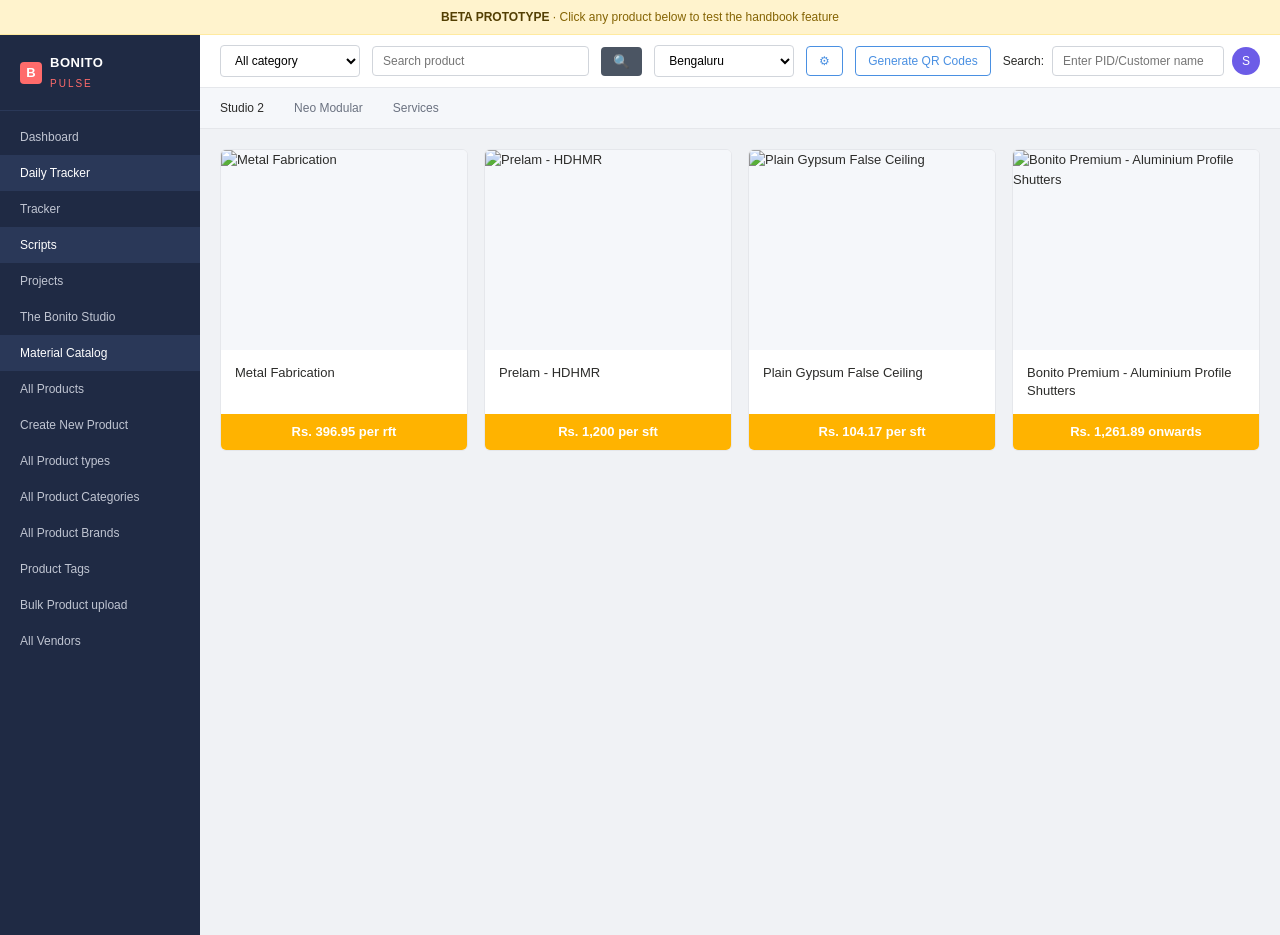
==== index.html @ a7f39bc5 "Add files via upload" ====
<!DOCTYPE html>
<html lang="en">
<head>
<meta charset="UTF-8">
<meta name="viewport" content="width=device-width, initial-scale=1.0">
<title>Handbook Beta — app.bonito.in</title>
<link rel="stylesheet" href="styles.css">
</head>
<body>
<div class="beta-banner">
  <b>BETA PROTOTYPE</b> &middot; Click any product below to test the handbook feature
</div>
<div class="app">
<aside class="sidebar">
  <div class="logo">
    <div class="logo-mark">B</div>
    <div class="logo-text"><b>BONITO</b><span>PULSE</span></div>
  </div>
  <nav class="nav">
    <div class="nav-item">Dashboard</div>
    <div class="nav-item active">Daily Tracker</div>
    <div class="nav-item">Tracker</div>
    <div class="nav-item active">Scripts</div>
    <div class="nav-item">Projects</div>
    <div class="nav-item">The Bonito Studio</div>
    <div class="nav-item active">Material Catalog</div>
    <div class="nav-item">All Products</div>
    <div class="nav-item">Create New Product</div>
    <div class="nav-item">All Product types</div>
    <div class="nav-item">All Product Categories</div>
    <div class="nav-item">All Product Brands</div>
    <div class="nav-item">Product Tags</div>
    <div class="nav-item">Bulk Product upload</div>
    <div class="nav-item">All Vendors</div>
  </nav>
</aside>
  <div class="main">
<div class="topbar">
  <select class="select"><option>All category</option></select>
  <input class="search-input" placeholder="Search product" />
  <button class="btn-search">&#128269;</button>
  <select class="select"><option>Bengaluru</option></select>
  <button class="btn-qr">&#9881;</button>
  <button class="btn-qr">Generate QR Codes</button>
  <div class="right">
    <span>Search:</span>
    <input class="search-input" placeholder="Enter PID/Customer name" style="max-width:180px" />
    <div class="avatar">S</div>
  </div>
</div>
<div class="tabs">
  <div class="tab active">Studio 2</div>
  <div class="tab">Neo Modular</div>
  <div class="tab">Services</div>
</div>
    <div class="catalog-grid">
      <a class="product-card" href="product_metal_fabrication.html">
      <div class="product-card-img"><img src="images/metal_fab.png" alt="Metal Fabrication"></div>
      <div class="product-card-body">
        <div class="product-card-title">Metal Fabrication</div>
      </div>
      <div class="product-card-price">Rs. 396.95 per rft</div>
    </a>
<a class="product-card" href="product_prelam.html">
      <div class="product-card-img"><img src="images/prelam.png" alt="Prelam - HDHMR"></div>
      <div class="product-card-body">
        <div class="product-card-title">Prelam - HDHMR</div>
      </div>
      <div class="product-card-price">Rs. 1,200 per sft</div>
    </a>
<a class="product-card" href="product_gypsum.html">
      <div class="product-card-img"><img src="images/gypsum.png" alt="Plain Gypsum False Ceiling"></div>
      <div class="product-card-body">
        <div class="product-card-title">Plain Gypsum False Ceiling</div>
      </div>
      <div class="product-card-price">Rs. 104.17 per sft</div>
    </a>
<a class="product-card" href="product_shutters.html">
      <div class="product-card-img"><img src="images/shutters.png" alt="Bonito Premium - Aluminium Profile Shutters"></div>
      <div class="product-card-body">
        <div class="product-card-title">Bonito Premium - Aluminium Profile Shutters</div>
      </div>
      <div class="product-card-price">Rs. 1,261.89 onwards</div>
    </a>

    </div>
  </div>
</div>
</body>
</html>
---- styles.css ----
/* ===== Shared styles for the Bonito handbook beta ===== */
* { box-sizing: border-box; margin: 0; padding: 0; }
body {
  font-family: -apple-system, "Segoe UI", Roboto, Arial, sans-serif;
  background: #f0f2f5;
  color: #2c2c2a;
  font-size: 13px;
  line-height: 1.5;
}

/* Beta banner across the top of every page */
.beta-banner {
  background: #fff3cd;
  border-bottom: 1px solid #ffeaa0;
  padding: 8px 20px;
  font-size: 12px;
  color: #856404;
  text-align: center;
}
.beta-banner b { color: #533f03; }
.beta-banner a { color: #533f03; text-decoration: underline; margin-left: 12px; }

/* Layout */
.app { display: flex; min-height: 100vh; }

/* Sidebar (Bonito Pulse left nav) */
.sidebar { width: 200px; background: #1f2a44; color: #fff; flex-shrink: 0; }
.logo { padding: 18px 20px; display: flex; align-items: center; gap: 8px; border-bottom: 1px solid #2a3858; }
.logo-mark { width: 22px; height: 22px; background: #ff6b6b; border-radius: 4px; display: flex; align-items: center; justify-content: center; color: #fff; font-weight: 700; font-size: 13px; }
.logo-text { font-size: 13px; }
.logo-text b { display: block; font-weight: 600; letter-spacing: 0.5px; }
.logo-text span { font-size: 10px; color: #ff6b6b; letter-spacing: 2px; }
.nav { padding: 8px 0; }
.nav-item { padding: 9px 20px; font-size: 12px; color: #c0c5d2; cursor: pointer; }
.nav-item:hover { background: #2a3858; color: #fff; }
.nav-item.active { background: #2a3858; color: #fff; }

/* Top bar */
.main { flex: 1; min-width: 0; position: relative; }
.topbar { background: #fff; border-bottom: 1px solid #e5e7eb; padding: 10px 20px; display: flex; align-items: center; gap: 12px; }
.select, .search-input { border: 1px solid #d1d5db; border-radius: 4px; padding: 7px 10px; font-size: 12px; background: #fff; }
.select { min-width: 140px; }
.search-input { flex: 1; max-width: 280px; }
.btn-search { background: #4b5563; color: #fff; padding: 7px 12px; border: none; border-radius: 4px; cursor: pointer; }
.btn-qr { background: #fff; border: 1px solid #4a90e2; color: #4a90e2; padding: 7px 12px; border-radius: 4px; cursor: pointer; font-size: 12px; }
.topbar .right { margin-left: auto; display: flex; align-items: center; gap: 8px; font-size: 12px; }
.avatar { width: 28px; height: 28px; border-radius: 50%; background: #6c5ce7; color: #fff; display: flex; align-items: center; justify-content: center; font-weight: 500; font-size: 12px; }

/* Tabs (Studio 2 / Neo Modular / Services) */
.tabs { background: #f5f7fa; padding: 0 20px; display: flex; gap: 30px; border-bottom: 1px solid #e5e7eb; }
.tab { padding: 11px 0; font-size: 12px; color: #6b7280; cursor: pointer; }
.tab.active { color: #2c2c2a; font-weight: 500; }

/* ============ INDEX PAGE ============ */
.catalog-grid {
  padding: 20px;
  display: grid;
  grid-template-columns: repeat(4, 1fr);
  gap: 16px;
}
.product-card {
  background: #fff;
  border: 1px solid #e5e7eb;
  border-radius: 6px;
  overflow: hidden;
  cursor: pointer;
  transition: all 0.15s;
  text-decoration: none;
  color: inherit;
  display: flex;
  flex-direction: column;
}
.product-card:hover {
  border-color: #ff6b6b;
  transform: translateY(-2px);
  box-shadow: 0 4px 12px rgba(0,0,0,0.08);
}
.product-card-img {
  width: 100%;
  height: 200px;
  background: #f5f7fa;
  display: flex;
  align-items: center;
  justify-content: center;
  overflow: hidden;
}
.product-card-img img { width: 100%; height: 100%; object-fit: cover; }
.product-card-body { padding: 14px; flex: 1; }
.product-card-title { font-size: 13px; font-weight: 500; color: #2c2c2a; line-height: 1.4; }
.product-card-price {
  background: #FFB300;
  color: #fff;
  padding: 8px 14px;
  font-size: 13px;
  font-weight: 600;
  text-align: center;
}
.product-card-price.strike { background: #FFB300; }
.product-card-price .old { text-decoration: line-through; color: rgba(255,255,255,0.7); font-size: 11px; margin-right: 4px; }

@media (max-width: 1100px) { .catalog-grid { grid-template-columns: repeat(3, 1fr); } }
@media (max-width: 800px)  { .catalog-grid { grid-template-columns: repeat(2, 1fr); } }
@media (max-width: 500px)  { .catalog-grid { grid-template-columns: 1fr; } }

/* ============ PRODUCT PAGE ============ */
.product-body { display: flex; gap: 0; }
.product-side { flex: 1.3; padding: 20px; min-width: 0; }
.product-img-wrap { position: relative; background: #fff; border-radius: 6px; overflow: hidden; }
.product-img-wrap img { width: 100%; height: auto; display: block; }
.arrow-nav { position: absolute; top: 50%; transform: translateY(-50%); background: rgba(150,150,150,0.6); color: #fff; width: 30px; height: 30px; border-radius: 50%; display: flex; align-items: center; justify-content: center; font-size: 18px; cursor: pointer; }
.arrow-nav.left { left: 8px; }
.arrow-nav.right { right: 8px; }
.thumbs { display: flex; gap: 6px; margin-top: 10px; }
.thumb { width: 60px; height: 40px; border: 1px solid #d1d5db; border-radius: 3px; overflow: hidden; cursor: pointer; }
.thumb.active { border-color: #4a90e2; border-width: 2px; }
.thumb img { width: 100%; height: 100%; object-fit: cover; }

.details-side { flex: 1.2; padding: 20px; min-width: 0; background: #fff; border-left: 1px solid #e5e7eb; }
.product-title { font-size: 18px; font-weight: 500; margin-bottom: 6px; }
.tags { display: flex; gap: 4px; margin-bottom: 16px; }
.tag { background: #e5e7eb; padding: 2px 8px; border-radius: 3px; font-size: 11px; color: #4b5563; }

.price-row { display: flex; justify-content: space-between; align-items: baseline; padding: 8px 0; font-size: 13px; }
.price-row .label { color: #6b7280; }
.price-row .value { font-weight: 500; }
.price-row.deal .value { color: #1d9e75; font-size: 15px; }
.price-row.total .value { color: #4a90e2; font-size: 15px; }
.strike { text-decoration: line-through; color: #9ca3af; }
hr { border: none; border-top: 1px solid #e5e7eb; margin: 8px 0; }

.info-grid { display: grid; grid-template-columns: 130px 1fr; row-gap: 10px; font-size: 12px; margin-top: 12px; }
.info-grid .lbl { color: #6b7280; }
.info-grid .val { color: #2c2c2a; }
.info-grid .val.green { color: #1d9e75; font-weight: 500; }

/* Variant chips */
.variant-row { display: flex; align-items: center; gap: 12px; margin-top: 14px; }
.variant-row .label { color: #6b7280; min-width: 130px; font-size: 12px; }
.variant-chips { display: flex; flex-wrap: wrap; gap: 6px; }
.chip { padding: 5px 12px; border: 1px solid #d1d5db; border-radius: 4px; font-size: 12px; background: #fff; cursor: pointer; color: #4b5563; }
.chip.active { border-color: #4a90e2; color: #4a90e2; }
.chip:hover { border-color: #4a90e2; }

/* Numeric input rows (like gypsum's horizontal/vertical panel) */
.input-row { display: flex; align-items: center; gap: 12px; margin-top: 8px; font-size: 12px; }
.input-row .label-lg { flex: 1; color: #2c2c2a; }
.input-row input[type="text"], .input-row input[type="number"] { width: 80px; padding: 5px 8px; border: 1px solid #d1d5db; border-radius: 4px; font-size: 12px; }
.input-row .price-hint { color: #6b7280; font-size: 11px; min-width: 70px; }

/* Quantity / unit price */
.field { margin-top: 14px; }
.field-label { font-size: 12px; color: #6b7280; margin-bottom: 4px; display: block; font-weight: 500; }
.field-input { border: 1px solid #d1d5db; border-radius: 4px; padding: 7px 10px; font-size: 12px; width: 100%; background: #fff; }
.field-input.disabled { background: #f5f7fa; color: #9ca3af; }

/* Buttons */
.btn-add-cart {
  margin-top: 14px;
  background: #4a90e2;
  color: #fff;
  border: none;
  padding: 9px 24px;
  border-radius: 4px;
  font-size: 13px;
  font-weight: 500;
  cursor: pointer;
}
.btn-add-cart:hover { background: #3b7dc0; }

/* Handbook button — sits BELOW Add to Cart */
.handbook-btn {
  margin-top: 14px;
  background: #fef5f0;
  border: 1.5px solid #ff6b6b;
  border-radius: 6px;
  padding: 11px 14px;
  display: flex;
  justify-content: space-between;
  align-items: center;
  cursor: pointer;
  width: 100%;
  transition: all 0.15s;
}
.handbook-btn:hover { background: #fde8de; transform: translateY(-1px); box-shadow: 0 4px 12px rgba(255,107,107,0.25); }
.handbook-btn .left-side { display: flex; align-items: center; gap: 10px; }
.handbook-btn .icon-circle { width: 28px; height: 28px; background: #ff6b6b; color: #fff; border-radius: 50%; display: flex; align-items: center; justify-content: center; font-size: 14px; font-weight: 600; flex-shrink: 0; }
.handbook-btn .label-block { text-align: left; }
.handbook-btn .label-block .title { font-size: 13px; color: #c0392b; font-weight: 500; }
.handbook-btn .label-block .sub { font-size: 11px; color: #993c1d; margin-top: 1px; }
.handbook-btn .arrow { color: #ff6b6b; font-size: 18px; font-weight: 300; }

/* Existing tabs section (Why This / Installation / Faq) */
.bottom-tabs { margin-top: 18px; border: 1px solid #e5e7eb; border-radius: 4px; }
.bottom-tabs-header { display: flex; border-bottom: 1px solid #e5e7eb; }
.bottom-tabs-header .tab-btn { padding: 10px 16px; font-size: 12px; color: #6b7280; cursor: pointer; border-right: 1px solid #e5e7eb; background: #f5f7fa; }
.bottom-tabs-header .tab-btn:last-child { border-right: none; }
.bottom-tabs-header .tab-btn.active { background: #fff; color: #2c2c2a; font-weight: 500; }
.bottom-tabs-body { padding: 14px; font-size: 12px; line-height: 1.7; color: #4b5563; }
.bottom-tabs-body b { color: #2c2c2a; font-weight: 600; }

/* ============ HANDBOOK MODAL POPUP ============ */
.modal-overlay {
  position: fixed;
  inset: 0;
  background: rgba(20, 25, 40, 0.65);
  display: none;
  align-items: center;
  justify-content: center;
  z-index: 1000;
  backdrop-filter: blur(2px);
  padding: 24px;
}
.modal-overlay.open { display: flex; }
@keyframes popIn { from { opacity: 0; transform: scale(0.96) translateY(8px); } to { opacity: 1; transform: scale(1) translateY(0); } }

.modal {
  background: #fff;
  width: 1000px;
  max-width: 96vw;
  height: 92vh;
  max-height: 92vh;
  border-radius: 10px;
  box-shadow: 0 20px 60px rgba(0,0,0,0.4);
  overflow: hidden;
  display: flex;
  flex-direction: column;
  animation: popIn 0.25s ease;
  border-top: 4px solid #ff6b6b;
}

.modal-header {
  padding: 14px 20px;
  border-bottom: 1px solid #e5e7eb;
  display: flex;
  justify-content: space-between;
  align-items: center;
  background: #fff;
  flex-shrink: 0;
}
.modal-header .left-info { display: flex; align-items: center; gap: 12px; }
.modal-header .icon-block { width: 34px; height: 34px; background: #ff6b6b; border-radius: 6px; display: flex; align-items: center; justify-content: center; color: #fff; font-weight: 700; font-size: 14px; }
.modal-header .eyebrow { font-size: 10px; color: #c0392b; letter-spacing: 1.2px; font-weight: 600; }
.modal-header .h-title { font-size: 15px; font-weight: 600; color: #2c2c2a; margin-top: 2px; }
.modal-header .h-context { font-size: 11px; color: #6b7280; margin-top: 1px; }
.modal-close { background: #f5f7fa; border: 1px solid #e5e7eb; font-size: 18px; color: #4b5563; cursor: pointer; width: 32px; height: 32px; border-radius: 50%; display: flex; align-items: center; justify-content: center; line-height: 1; }
.modal-close:hover { background: #e5e7eb; }

/* PDF iframe takes the whole body */
.pdf-frame {
  flex: 1;
  width: 100%;
  border: none;
  background: #525659;
  min-height: 0;
}

.modal-footer {
  background: #fafafa;
  border-top: 1px solid #e5e7eb;
  padding: 10px 20px;
  display: flex;
  justify-content: space-between;
  align-items: center;
  font-size: 11px;
  color: #6b7280;
  flex-shrink: 0;
}
.modal-footer .source-info { display: flex; gap: 12px; align-items: center; flex-wrap: wrap; }
.modal-footer .pill { background: #fef5f0; border: 1px solid #f5c4b3; padding: 3px 9px; border-radius: 10px; font-size: 10px; color: #c0392b; font-weight: 500; }
.got-it-btn { background: #ff6b6b; color: #fff; border: none; padding: 7px 16px; border-radius: 4px; font-size: 11px; font-weight: 500; cursor: pointer; }
.got-it-btn:hover { background: #e74c3c; }
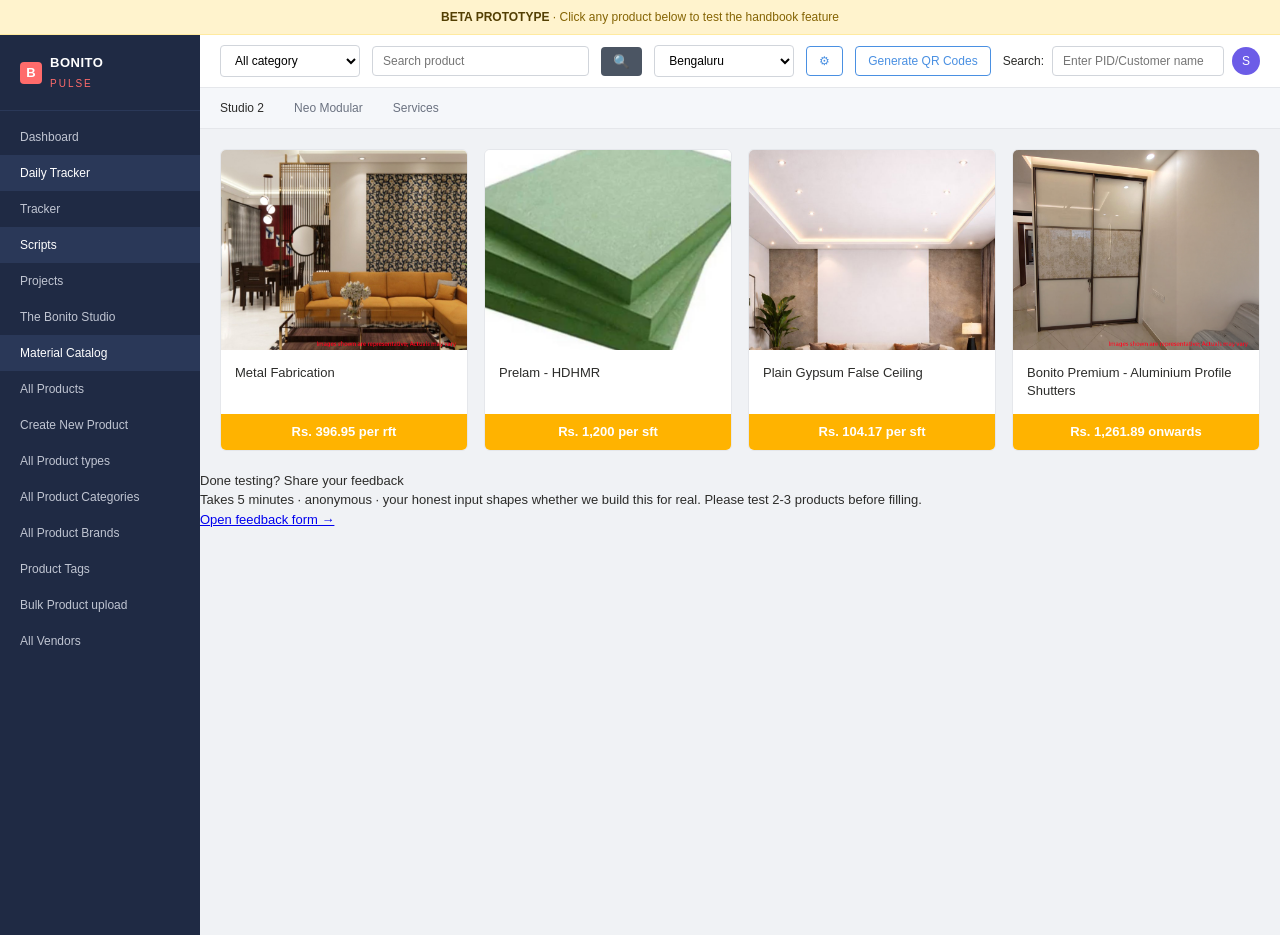
==== commit 19268b8f: "Update index.html" ====
--- a/index.html
+++ b/index.html
@@ -84,7 +84,17 @@
     </a>
 
     </div>
+
+    <div class="feedback-cta">
+      <div class="feedback-cta-inner">
+        <div class="feedback-cta-text">
+          <div class="feedback-cta-title">Done testing? Share your feedback</div>
+          <div class="feedback-cta-sub">Takes 5 minutes &middot; anonymous &middot; your honest input shapes whether we build this for real. Please test 2-3 products before filling.</div>
+        </div>
+        <a href="https://forms.cloud.microsoft/r/eGm2WNJGbA?origin=lprLink" target="_blank" rel="noopener" class="feedback-cta-btn">Open feedback form &rarr;</a>
+      </div>
+    </div>
   </div>
 </div>
 </body>
-</html>+</html>
